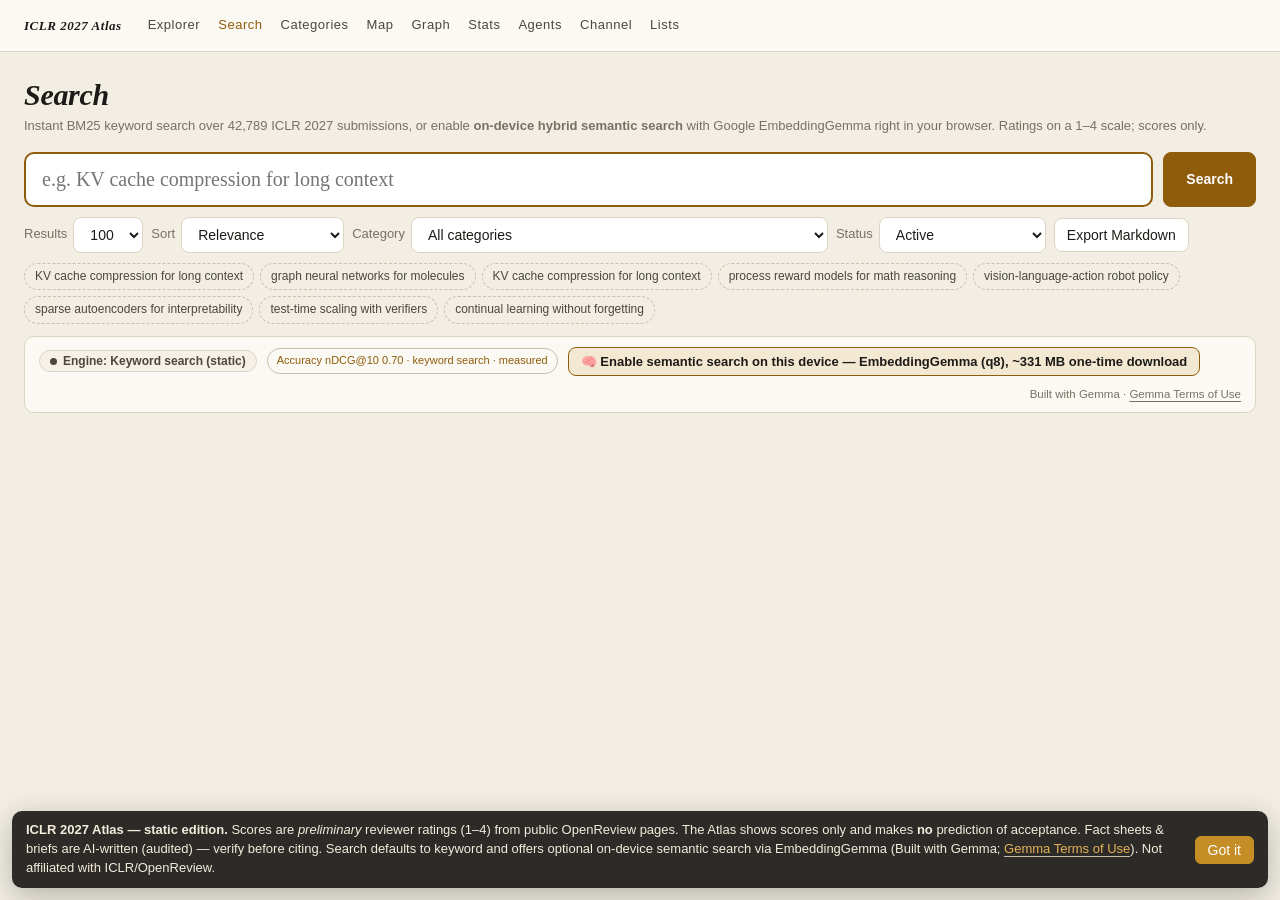
==== search.html @ 45eabd43 "ICLR 2027 Atlas — static edition Co-Authored-By: Claude Opus 5.5 <noreply@anthropic.com>" ====
<!doctype html>
<html lang="en">
<head>
<meta charset="utf-8">
<meta name="viewport" content="width=device-width, initial-scale=1">
<title>Semantic Search · ICLR 2027 Atlas</title>
<link rel="icon" href="assets/img/favicon.svg">
<link rel="stylesheet" href="assets/css/atlas.css">
<style>
  body { margin: 0; background: var(--bg); color: var(--ink); font-family: var(--font-ui); }
  .top { display: flex; gap: 18px; align-items: center; padding: 10px 24px; border-bottom: 1px solid var(--rule); background: var(--surface); flex-wrap: wrap; }
  .top a { color: var(--ink-2, #555); text-decoration: none; font-size: 13px; letter-spacing: .04em; }
  .top a.on, .top a:hover { color: var(--accent); }
  .brand { font: italic 600 20px var(--font-display); color: var(--ink) !important; margin-right: 8px; }
  .hero { padding: 26px 24px 14px; max-width: 1180px; margin: 0 auto; }
  h1 { font: italic 600 30px/1.1 var(--font-display); margin: 0 0 6px; }
  .sub { color: var(--ink-3, #777); font-size: 13px; }
  .qrow { display: flex; gap: 10px; margin-top: 16px; }
  #q { flex: 1; font: 20px var(--font-text); padding: 14px 16px; border: 2px solid var(--rule-2, #ccc); border-radius: 10px; background: var(--surface-hi, #fff); color: var(--ink); }
  #q:focus { outline: none; border-color: var(--accent); }
  button, select { font: 14px var(--font-ui); padding: 8px 12px; border: 1px solid var(--rule); border-radius: 8px; background: var(--surface-hi, #fff); color: var(--ink); cursor: pointer; }
  button.primary { background: var(--accent); color: #fff; border-color: var(--accent); font-weight: 600; padding: 0 22px; }
  .opts { display: flex; gap: 8px; flex-wrap: wrap; margin-top: 10px; align-items: center; font-size: 13px; color: var(--ink-3, #777); }
  .chips-ex { margin-top: 10px; display: flex; gap: 6px; flex-wrap: wrap; }
  .chips-ex span { font-size: 12px; padding: 4px 10px; border: 1px dashed var(--rule-2, #bbb); border-radius: 14px; cursor: pointer; color: var(--ink-2, #555); }
  .chips-ex span:hover { border-color: var(--accent); color: var(--accent); }
  main { max-width: 1180px; margin: 0 auto; padding: 0 24px 60px; }
  .meta { font-size: 13px; color: var(--ink-3, #777); margin: 8px 0 12px; display: flex; justify-content: space-between; flex-wrap: wrap; gap: 8px; }
  .card { background: var(--surface); border: 1px solid var(--rule); border-radius: 10px; padding: 14px 16px; margin-bottom: 10px; }
  .row1 { display: flex; gap: 12px; align-items: baseline; }
  .rank { font: 600 13px var(--font-mono); color: var(--ink-3, #888); min-width: 28px; }
  .title { font: 600 17px/1.35 var(--font-text); color: var(--ink); text-decoration: none; flex: 1; }
  .title:hover { color: var(--accent); }
  .rel { width: 90px; flex: none; }
  .rel .bar { height: 5px; border-radius: 3px; background: var(--rule); overflow: hidden; }
  .rel .bar i { display: block; height: 100%; background: var(--accent); }
  .rel small { font: 11px var(--font-mono); color: var(--ink-3, #888); }
  .row2 { display: flex; gap: 10px; flex-wrap: wrap; align-items: center; margin: 8px 0 0 40px; font-size: 12.5px; }
  .chip { display: inline-block; min-width: 18px; text-align: center; font: 600 12px var(--font-mono); padding: 1px 4px; border-radius: 3px; color: #fff; margin-right: 2px; }
  .c1 { background: #b23a2e; } .c2 { background: #cf8a4c; } .c3 { background: #4f86c6; } .c4 { background: #1f5fa8; }
  .mean { font: 600 13px var(--font-mono); }
  .tag { color: var(--ink-3, #777); } .maj { font-weight: 600; }
  .tl { margin: 8px 0 0 40px; font: 14.5px/1.5 var(--font-text); color: var(--ink-2, #444); }
  .acts { margin: 10px 0 0 40px; display: flex; gap: 6px; flex-wrap: wrap; }
  .acts button, .acts a { font-size: 12px; padding: 4px 10px; border-radius: 6px; border: 1px solid var(--rule); background: transparent; color: var(--ink-2, #555); text-decoration: none; cursor: pointer; }
  .acts button:hover, .acts a:hover { border-color: var(--accent); color: var(--accent); }
  .more { margin: 10px 0 0 40px; font: 14px/1.55 var(--font-text); background: var(--surface-2, #f7f4ec); border-radius: 8px; padding: 10px 12px; }
  .more dt { font: 600 11px var(--font-ui); letter-spacing: .08em; text-transform: uppercase; color: var(--ink-3, #888); margin-top: 6px; }
  .more dd { margin: 2px 0 0; }
  .warn { padding: 10px 14px; border: 1px solid #e0b25a; background: rgba(224,178,90,.12); border-radius: 8px; font-size: 13px; }
  .empty { text-align: center; padding: 40px; color: var(--ink-3, #888); }
  .sum { background: var(--surface); border: 1px solid var(--accent); border-left: 4px solid var(--accent); border-radius: 10px; padding: 14px 18px; margin: 4px 0 14px; font: 15px/1.6 var(--font-text); }
  .sum h4 { font: 600 12px var(--font-ui); letter-spacing: .08em; text-transform: uppercase; color: var(--accent); margin: 12px 0 4px; }
  .sum ul { margin: 4px 0 4px 18px; padding: 0; } .sum .src { font: 11px var(--font-ui); color: var(--ink-3, #888); margin-top: 8px; }
  .spin { display: inline-block; width: 12px; height: 12px; border: 2px solid var(--rule); border-top-color: var(--accent); border-radius: 50%; animation: sp 0.8s linear infinite; vertical-align: -2px; margin-right: 6px; }
  @keyframes sp { to { transform: rotate(360deg); } }
  .engbar { margin-top: 12px; padding: 10px 14px; border: 1px solid var(--rule); border-radius: 10px; background: var(--surface); display: flex; flex-wrap: wrap; gap: 10px; align-items: center; font-size: 13px; }
  .eng-pill { display: inline-flex; align-items: center; gap: 6px; font: 600 12px var(--font-ui); padding: 3px 10px; border-radius: 14px; background: var(--surface-2, #f5f1e8); border: 1px solid var(--rule); color: var(--ink-2, #444); }
  .eng-pill.live { border-color: var(--accent); color: var(--accent); background: var(--accent-soft); }
  .eng-pill.dot::before { content: ""; width: 7px; height: 7px; border-radius: 50%; background: currentColor; }
  .accuracy-badge { font-size: 11px; color: var(--accent); border: 1px solid var(--rule-2); border-radius: 14px; padding: 4px 9px; text-decoration: none; max-width: 100%; overflow-wrap: anywhere; }
  .accuracy-badge:hover { border-color: var(--accent); text-decoration: underline; }
  .accuracy-badge[hidden] { display: none; }
  #gemma-btn { background: var(--accent-soft); border-color: var(--accent); color: var(--ink); font-weight: 600; font-size: 13px; padding: 6px 12px; max-width: 100%; white-space: normal; text-align: left; }
  #gemma-btn:hover { background: var(--accent); color: #fff; }
  #gemma-btn:disabled { opacity: .6; cursor: wait; }
  #bmode { max-width: 100%; }
  .gprog { flex: 1 1 260px; display: none; flex-direction: column; gap: 4px; min-width: 220px; }
  .gprog.on { display: flex; }
  .gprog-track { height: 6px; border-radius: 3px; background: var(--rule); overflow: hidden; }
  .gprog-fill { height: 100%; width: 0%; background: var(--accent); transition: width .18s ease; }
  .gprog-txt { font: 12px var(--font-mono); color: var(--ink-3, #777); white-space: nowrap; overflow: hidden; text-overflow: ellipsis; }
  .gemma-attr { margin-left: auto; font-size: 11.5px; color: var(--ink-3, #777); }
  .gemma-attr a { color: inherit; text-decoration: underline; }
  .eng-msg { width: 100%; font-size: 12.5px; color: var(--ink-2, #555); }
  .eng-msg.warn { padding: 7px 10px; margin-top: 2px; }
  /* never let a long <select> option or chip widen the page */
  .hero, main { min-width: 0; max-width: 100%; box-sizing: border-box; }
  .opts label { display: inline-flex; align-items: center; gap: 6px; min-width: 0; max-width: 100%; }
  .opts select { min-width: 0; max-width: 100%; text-overflow: ellipsis; }
  .chips-ex span { white-space: normal; max-width: 100%; }
  .card, .title, .tl { overflow-wrap: anywhere; min-width: 0; }
  .row2 > * { min-width: 0; }
  .card .tag { display: inline; white-space: normal; overflow-wrap: anywhere; flex: 1 1 auto; }  /* atlas.css .tag is a nowrap pill — undo it here */
  @media (max-width: 600px) {
    .opts label { width: 100%; } .opts select { flex: 1; width: 100%; }
    #engbar { flex-wrap: wrap; max-width: 100%; }
  }
  /* phone width (≤ 600 px): no horizontal scroll */
  #q { min-width: 0; width: 100%; }
  @media (max-width: 600px) {
    .top { padding: 8px 12px; gap: 10px; }
    .hero { padding: 18px 14px 10px; } main { padding: 0 14px 40px; }
    h1 { font-size: 24px; }
    .qrow { flex-wrap: wrap; } .qrow button.primary { padding: 10px 18px; }
    .opts label, .opts select, .opts button { max-width: 100%; }
    .row1 { flex-wrap: wrap; } .rel { width: 100%; }
    .row2, .tl, .acts, .more { margin-left: 0; }
  }
</style>
</head>
<body>
<nav class="top">
  <a class="brand" href="index.html">ICLR 2027 Atlas</a>
  <a href="index.html">Explorer</a><a class="on" href="search.html">Search</a><a href="categories.html">Categories</a><a href="map.html">Map</a><a href="graph.html">Graph</a><a href="stats.html">Stats</a><a href="agents.html">Agents</a><a href="channel.html">Channel</a><a href="shortlist.html">Lists</a>
</nav>
<section class="hero">
  <h1>Semantic search</h1>
  <div class="sub">Search 33,627 ICLR 2027 submissions by meaning, not just keywords — GPU embeddings (bge-base), ~15 ms per query. Ratings on a 1–4 scale.</div>
  <form class="qrow" id="f"><input id="q" placeholder="e.g. KV cache compression for long context" autocomplete="off"><button class="primary" type="submit">Search</button></form>
  <div class="opts">
    <label>Results <select id="k"><option>50</option><option selected>100</option><option>200</option><option>500</option></select></label>
    <label>Sort <select id="sort"><option value="rel">Relevance</option><option value="blend">Relevance × score</option><option value="r">Mean rating</option></select></label>
    <label>Category <select id="maj"><option value="">All categories</option></select></label>
    <label>Status <select id="status"><option value="active">Active</option><option value="all">All (incl. withdrawn)</option></select></label>
    <button type="button" id="exp">Export Markdown</button>
    <button type="button" id="summ" class="primary" style="padding:8px 14px">✨ Summarize results</button>
  </div>
  <div class="chips-ex" id="ex"></div>
  <div class="engbar" id="engbar">
    <span class="eng-pill dot" id="eng-pill">Detecting search engine…</span>
    <a class="accuracy-badge" id="accuracy-badge" href="how.html#quality" hidden></a>
    <button type="button" id="gemma-btn" style="display:none">🧠 Enable semantic search on this device — EmbeddingGemma (q8), ~331 MB one-time download</button>
    <select id="bmode" aria-label="In-browser ranking mode" style="display:none;font-size:12px;padding:5px 8px;max-width:100%">
      <option value="hybrid" selected>Hybrid (Gemma + BM25)</option>
      <option value="semantic">Semantic only (Gemma)</option>
      <option value="keyword">Keyword only (BM25)</option>
    </select>
    <button type="button" id="gemma-off" style="display:none;font-size:12px;padding:5px 10px">Switch to keyword</button>
    <div class="gprog" id="gprog" aria-live="polite">
      <div class="gprog-track"><div class="gprog-fill" id="gprog-fill"></div></div>
      <div class="gprog-txt" id="gprog-txt">Preparing EmbeddingGemma…</div>
    </div>
    <span class="gemma-attr" id="gemma-attr" style="display:none">Built with Gemma · <a href="https://ai.google.dev/gemma/terms" target="_blank" rel="noopener">Gemma Terms of Use</a></span>
    <div class="eng-msg" id="eng-msg" style="display:none"></div>
  </div>
</section>
<main><div id="sumpanel"></div><div class="meta" id="meta"></div><div id="out"></div></main>
<script type="module">
import { gemmaSupported, enableGemma, gemmaSearch, gemmaKeywordSearch, gemmaSimilar, gemmaState, setSharedPapers, getSharedPapers, setSharedTaxonomy } from './assets/js/core/gemma-search.js';
const $ = s => document.querySelector(s);
// Optional data and API probes must also work quietly on a static edition.
async function optionalSearchJSON(path) {
  return new Promise(resolve => {
    let worker, timer;
    const finish = value => { clearTimeout(timer); worker?.terminate(); resolve(value); };
    try {
      const source = `onmessage = async ({data: url}) => {
        try {
          const r = await fetch(url, {cache: 'no-cache'});
          // Drain even a missing resource before terminating this worker.
          const body = await r.text();
          postMessage(r.ok ? JSON.parse(body) : null);
        } catch { postMessage(null); }
      };`;
      const blob = URL.createObjectURL(new Blob([source], {type: 'text/javascript'}));
      try { worker = new Worker(blob); } finally { URL.revokeObjectURL(blob); }
      worker.onmessage = event => finish(event.data);
      worker.onerror = () => finish(null);
      timer = setTimeout(() => finish(null), 8000);
      worker.postMessage(new URL(path, document.baseURI).href);
    } catch { finish(null); }
  });
}
// Accuracy badge shows the measured held-out nDCG@10 of the engine that is actually active on this page.
const BENCH = optionalSearchJSON('data/search_eval.json');
async function updateAccuracyBadge(kind) {
  const b = await BENCH;
  const eng = id => b?.engines?.find(e => e.id === id)?.test?.ndcg10;
  const pick = { server: [b?.headline?.server_ndcg10, 'server idea search'],
                 browser: [eng('best_browser_fusion'), 'on-device semantic + keyword'],
                 semantic: [eng('gemma'), 'on-device semantic'],
                 keyword: [eng('bm25'), 'keyword search'] }[kind];
  const badge = $('#accuracy-badge');
  if (!pick || typeof pick[0] !== 'number' || !Number.isFinite(pick[0])) { badge.hidden = true; return; }
  badge.textContent = `Accuracy nDCG@10 ${pick[0].toFixed(2)} · ${pick[1]} · measured`;
  badge.title = `Held-out benchmark accuracy of the active engine (${pick[1]}). Read the methodology and all engines.`;
  badge.setAttribute('aria-label', `${badge.textContent}. View methodology and all engines.`);
  badge.hidden = false;
}
window.__atlasAccuracyBadge = updateAccuracyBadge;
const GEMMA_PREF_KEY = 'atlas.gemmaSemantic';
const EX = ['KV cache compression for long context', 'graph neural networks for molecules', 'KV cache compression for long context', 'process reward models for math reasoning', 'vision-language-action robot policy', 'sparse autoencoders for interpretability', 'test-time scaling with verifiers', 'continual learning without forgetting'];
const tax = await fetch('data/taxonomy.json').then(r => r.json()).catch(() => ({ majors: [] }));
setSharedTaxonomy(tax);
const MAJ = Object.fromEntries(tax.majors.map(m => [m.id, m]));
const FINE = Object.fromEntries(tax.majors.flatMap(m => m.fine.map(f => [f.id, f.name])));
tax.majors.slice().sort((a, b) => a.name.localeCompare(b.name)).forEach(m => $('#maj').insertAdjacentHTML('beforeend', `<option value="${m.id}">${m.name}</option>`));
$('#ex').innerHTML = EX.map(e => `<span>${e}</span>`).join('');
const shard = n => String(Math.floor(n / 1000)).padStart(2, '0');
const cache = {};
const loadShard = async (kind, n) => { const key = kind + shard(n); if (!(key in cache)) cache[key] = await fetch(`data/${kind}/${shard(n)}.json`).then(r => r.ok ? r.json() : {}).catch(() => ({})); return cache[key]; };
const esc = s => String(s ?? '').replace(/[&<>"]/g, c => ({ '&': '&amp;', '<': '&lt;', '>': '&gt;', '"': '&quot;' }[c]));
let results = [], label = '';
let GEMMA_ON = false; // true once EmbeddingGemma is loaded & selected in static mode
function state() { return { q: $('#q').value.trim(), k: $('#k').value, sort: $('#sort').value, maj: $('#maj').value, status: $('#status').value }; }
function writeHash() { const s = state(); location.hash = new URLSearchParams(Object.entries(s).filter(([, v]) => v)).toString(); }
function readHash() { const h = new URLSearchParams(location.hash.slice(1)); for (const k of ['q', 'k', 'sort', 'maj', 'status']) if (h.get(k)) $('#' + k).value = h.get(k); }
async function run(url, lbl) {
  label = lbl; $('#out').innerHTML = '<div class="empty">Searching…</div>';
  try {
    const r = await fetch(url); const j = await r.json();
    if (!r.ok) throw new Error(j.error || r.status);
    results = j.results || []; $('#meta').dataset.took = j.took_ms ?? ''; render();
  } catch (e) { $('#out').innerHTML = `<div class="warn">Semantic search is unavailable right now (${esc(e.message)}).</div>`; }
}
// ---- engine selection: (1) GPU server API → (2) in-browser EmbeddingGemma hybrid → (3) keyword BM25 fallback ----
const SEMANTIC = await optionalSearchJSON('api/health').then(j => !!(j && j.ready));
const pillEl = $('#eng-pill'), gemmaBtn = $('#gemma-btn'), bmodeEl = $('#bmode'), gemmaOffBtn = $('#gemma-off'), gprogEl = $('#gprog'), gprogFill = $('#gprog-fill'), gprogTxt = $('#gprog-txt'), gemmaAttr = $('#gemma-attr'), engMsg = $('#eng-msg');

function setEngineMsg(text, isWarn = false) {
  if (!text) { engMsg.style.display = 'none'; engMsg.textContent = ''; engMsg.className = 'eng-msg'; return; }
  engMsg.style.display = ''; engMsg.textContent = text; engMsg.className = isWarn ? 'eng-msg warn' : 'eng-msg';
}

function updateEngineUI() {
  updateAccuracyBadge(SEMANTIC ? 'server' : !GEMMA_ON || bmodeEl.value === 'keyword' ? 'keyword' : bmodeEl.value === 'semantic' ? 'semantic' : 'browser');
  if (SEMANTIC) {
    pillEl.textContent = 'Engine: Server GPU (bge-base)';
    pillEl.className = 'eng-pill dot live';
    gemmaBtn.style.display = 'none'; bmodeEl.style.display = 'none'; gemmaOffBtn.style.display = 'none'; gprogEl.classList.remove('on'); gemmaAttr.style.display = 'none';
    return;
  }
  if (GEMMA_ON && gemmaState().ready) {
    const st = gemmaState();
    const dev = (st.device || 'wasm').toUpperCase();
    const bm = bmodeEl.value || 'hybrid';
    const bmLabel = bm === 'hybrid' ? 'Hybrid' : bm === 'semantic' ? 'Semantic' : 'Keyword';
    document.querySelector('h1').textContent = 'Semantic search';
    document.querySelector('.sub').innerHTML = `On-device hybrid semantic + BM25 search over 42,789 ICLR 2027 submissions using Google <b>EmbeddingGemma</b> (${st.dtype || 'q8'} · ${dev}, Web Worker, Matryoshka-256 int8 category shards — runs locally in your browser). Ratings on a 1–4 scale; scores only.`;
    pillEl.textContent = `Engine: On-device EmbeddingGemma (${bmLabel} · ${dev})`;
    pillEl.className = 'eng-pill dot live';
    gemmaBtn.style.display = 'none';
    bmodeEl.style.display = '';
    gemmaOffBtn.style.display = '';
    gprogEl.classList.remove('on');
    gemmaAttr.style.display = '';
    return;
  }
  document.querySelector('h1').textContent = 'Search';
  document.querySelector('.sub').innerHTML = 'Instant BM25 keyword search over 42,789 ICLR 2027 submissions, or enable <b>on-device hybrid semantic search</b> with Google EmbeddingGemma right in your browser. Ratings on a 1–4 scale; scores only.';
  pillEl.textContent = 'Engine: Keyword search (static)';
  pillEl.className = 'eng-pill dot';
  bmodeEl.style.display = 'none';
  gemmaOffBtn.style.display = 'none';
  gemmaAttr.style.display = gemmaSupported() ? '' : 'none';
  if (gemmaSupported()) {
    gemmaBtn.style.display = '';
    gemmaBtn.disabled = false;
  } else {
    gemmaBtn.style.display = 'none';
    setEngineMsg('In-browser EmbeddingGemma requires WebAssembly typed arrays (unavailable in this browser) — using keyword search.', true);
  }
}

if (SEMANTIC) {
  // Expose server-backed semantic search on window.AtlasSemantic for sibling pages (e.g. ask.html)
  window.AtlasSemantic = {
    async search(q, kOrOpts = 20) {
      const opts = typeof kOrOpts === 'number' ? { k: kOrOpts } : (kOrOpts || {});
      const r = await fetch(`api/search?${new URLSearchParams({ q: String(q || ''), k: String(opts.k ?? 20), status: opts.status ?? 'active' })}`);
      if (!r.ok) throw new Error(`api/search ${r.status}`);
      const j = await r.json();
      return j.results || [];
    },
    supported: () => true,
    ready: true,
    mode: 'server-bge',
  };
} else {
  $('#summ').style.display = 'none';
}
updateEngineUI();

async function activateGemma({ auto = false } = {}) {
  if (SEMANTIC) return;
  if (!gemmaSupported()) {
    setEngineMsg('On-device semantic search is not supported in this browser — using keyword search.', true);
    return;
  }
  setEngineMsg('');
  gemmaBtn.disabled = true;
  gemmaBtn.style.display = 'none';
  gprogEl.classList.add('on');
  gprogFill.style.width = '3%';
  gprogTxt.textContent = 'Starting EmbeddingGemma download…';
  pillEl.textContent = 'Engine: Loading EmbeddingGemma…';
  pillEl.className = 'eng-pill dot';
  try {
    await enableGemma((ev) => {
      if (typeof ev.pct === 'number') gprogFill.style.width = `${Math.max(3, Math.min(100, ev.pct))}%`;
      const shPart = ev.shardsTotal ? `shards ${ev.shardsLoaded}/${ev.shardsTotal}` : '';
      const dlPart = ev.downloadTotal ? ` · ${(ev.downloadLoaded / 1e6).toFixed(1)}/${(ev.downloadTotal / 1e6).toFixed(1)} MB` : '';
      gprogTxt.textContent = ev.text || `${shPart}${dlPart}`;
    }, { priorityMaj: $('#maj').value || '' });
    GEMMA_ON = true;
    try { localStorage.setItem(GEMMA_PREF_KEY, '1'); } catch { /* ignore */ }
    updateEngineUI();
    if ($('#q').value.trim()) search();
  } catch (e) {
    GEMMA_ON = false;
    gprogEl.classList.remove('on');
    if (auto) { try { localStorage.removeItem(GEMMA_PREF_KEY); } catch { /* ignore */ } }
    updateEngineUI();
    setEngineMsg(`On-device semantic search failed (${e?.message || e}) — using keyword search.`, true);
    if ($('#q').value.trim()) search();
  }
}

gemmaBtn.addEventListener('click', () => activateGemma({ auto: false }));
bmodeEl.addEventListener('change', () => {
  updateEngineUI();
  if ($('#q').value.trim()) search();
});
gemmaOffBtn.addEventListener('click', () => {
  GEMMA_ON = false;
  try { localStorage.removeItem(GEMMA_PREF_KEY); } catch { /* ignore */ }
  setEngineMsg('');
  updateEngineUI();
  if ($('#q').value.trim()) search();
});

// Auto-enable on-device semantic search if the user previously opted in (remembered in localStorage)
if (!SEMANTIC && gemmaSupported()) {
  let pref = false;
  try { pref = localStorage.getItem(GEMMA_PREF_KEY) === '1'; } catch { /* ignore */ }
  if (pref) activateGemma({ auto: true });
}

let KW_BY_ID = null;
async function ensurePapersForKeyword() {
  let P = getSharedPapers();
  if (!P) {
    $('#out').innerHTML = '<div class="empty"><span class="spin"></span>Loading the paper index (≈7 MB, once)…</div>';
    P = (await fetch('data/papers.json').then(r => r.json())).papers;
    setSharedPapers(P);
  }
  if (!KW_BY_ID || KW_BY_ID.size !== P.length) KW_BY_ID = new Map(P.map(p => [p.id, p]));
  return P;
}
const card = (p, s) => ({ id: p.id, s, n: p.n, t: p.t, r: p.r, rs: p.rs || [], sd: p.sd, rk: p.rk, st: p.s, tl: p.tl, pa: p.pa, maj: p.maj, fine: p.fine || [] });
async function keywordSearch(q, k, status, maj = '') {
  await ensurePapersForKeyword();
  return gemmaKeywordSearch(q, { k: +k || 100, status, maj });
}
async function keywordSimilar(id, n) {
  await ensurePapersForKeyword();
  const sh = String(Math.floor(n / 1000)).padStart(2, '0');
  const nb = await fetch(`data/neighbors/${sh}.json`).then(r => r.ok ? r.json() : {}).catch(() => ({}));
  return (nb[id] || []).map(x => KW_BY_ID.get(x)).filter(Boolean).map((p, i) => card(p, +(1 - i * 0.05).toFixed(3)));
}
async function runLocal(fn, lbl, fallbackFn = null) {
  label = lbl; const t0 = performance.now();
  try { results = await fn(); $('#meta').dataset.took = Math.round(performance.now() - t0); render(); }
  catch (e) {
    if (fallbackFn) {
      setEngineMsg(`On-device semantic search failed (${e?.message || e}) — using keyword search.`, true);
      GEMMA_ON = false; updateEngineUI();
      return runLocal(fallbackFn, lbl.replace(/ \(EmbeddingGemma.*\)/, ' (keyword)'));
    }
    $('#out').innerHTML = `<div class="warn">Search failed: ${esc(e.message)}</div>`;
  }
}
function search() {
  const s = state(); if (!s.q) return; writeHash();
  if (SEMANTIC) {
    run(`api/search?${new URLSearchParams({ q: s.q, k: s.k, status: s.status })}`, `“${s.q}”`);
  } else if (GEMMA_ON && gemmaState().ready) {
    const dev = (gemmaState().device || 'wasm').toUpperCase();
    const bm = bmodeEl.value || 'hybrid';
    if (bm === 'keyword') {
      runLocal(() => keywordSearch(s.q, s.k, s.status, s.maj), `“${s.q}” (keyword)`);
    } else {
      const tag = bm === 'hybrid' ? 'hybrid' : 'semantic';
      runLocal(
        () => gemmaSearch(s.q, { k: +s.k, status: s.status, maj: s.maj, mode: bm }),
        `“${s.q}” (EmbeddingGemma ${tag} · ${dev})`,
        () => keywordSearch(s.q, s.k, s.status, s.maj)
      );
    }
  } else {
    runLocal(() => keywordSearch(s.q, s.k, s.status, s.maj), `“${s.q}” (keyword)`);
  }
}
function render() {
  const s = state(); let list = results.filter(p => (!s.maj || p.maj === s.maj));
  const top = Math.max(...results.map(p => p.s), 1e-6), bot = Math.min(...results.map(p => p.s), 0);
  const relN = p => (p.s - bot) / (top - bot + 1e-9);
  if (s.sort === 'r') list.sort((a, b) => (b.r ?? 0) - (a.r ?? 0));
  if (s.sort === 'blend') list.sort((a, b) => (0.6 * relN(b) + 0.4 * ((b.r ?? 1) - 1) / 3) - (0.6 * relN(a) + 0.4 * ((a.r ?? 1) - 1) / 3));
  $('#meta').innerHTML = `<span>${list.length} of ${results.length} results for ${esc(label)}${$('#meta').dataset.took ? ` · ${$('#meta').dataset.took} ms` : ''}</span><span>${list.filter(p => (p.r ?? 0) >= 3).length} with mean ≥ 3.0</span>`;
  $('#out').innerHTML = list.length ? list.map((p, i) => {
    const m = MAJ[p.maj];
    return `<article class="card" data-id="${p.id}" data-n="${p.n}">
      <div class="row1"><span class="rank">${i + 1}</span><a class="title" target="_blank" href="https://openreview.net/forum?id=${p.id}">${esc(p.t)}</a>
        <div class="rel" title="relevance ${p.s}"><div class="bar"><i style="width:${Math.round(relN(p) * 100)}%"></i></div><small>rel ${p.s.toFixed(3)}</small></div></div>
      <div class="row2">${p.rs.map(r => `<span class="chip c${Math.round(r)}">${r}</span>`).join('')}<span class="mean">${p.r != null ? p.r.toFixed(2) + ' ± ' + (p.sd ?? 0).toFixed(2) : '–'}</span>
        ${m ? `<span class="maj" style="color:${m.color}">${esc(m.name)}</span>` : ''}<span class="tag">${(p.fine || []).map(f => esc(FINE[f] || f)).join(' · ')}</span><span class="tag">#${p.n}${p.st !== 'active' ? ' · ' + p.st : ''}</span></div>
      ${p.tl ? `<div class="tl">${esc(p.tl)}</div>` : ''}
      <div class="acts"><button data-a="sum">✨ Summarize</button><button data-a="fs">Fact sheet</button><button data-a="abs">Abstract</button><button data-a="sim">More like this</button><a target="_blank" href="https://openreview.net/pdf?id=${p.id}">PDF ↗</a><a target="_blank" href="https://openreview.net/forum?id=${p.id}">OpenReview ↗</a></div>
      <div class="slot"></div></article>`;
  }).join('') : '<div class="empty">No results with these filters.</div>';
}
$('#out').addEventListener('click', async e => {
  const b = e.target.closest('button[data-a]'); if (!b) return;
  const card = b.closest('.card'), id = card.dataset.id, n = +card.dataset.n, slot = card.querySelector('.slot');
  if (b.dataset.a === 'sim') {
    $('#q').value = '';
    if (SEMANTIC) run(`api/similar?${new URLSearchParams({ id, k: $('#k').value, status: $('#status').value })}`, `papers like #${n}`);
    else if (GEMMA_ON && gemmaState().ready) runLocal(() => gemmaSimilar(id, { k: +$('#k').value, status: $('#status').value, maj: $('#maj').value }), `papers like #${n} (EmbeddingGemma)`);
    else runLocal(() => keywordSimilar(id, n), `10 nearest neighbours of #${n}`);
    window.scrollTo(0, 0); return;
  }
  if (b.dataset.a === 'sum' && !SEMANTIC) { slot.innerHTML = `<div class="more">AI summaries need the project GPU server — use the <b>Fact sheet</b> button in this static edition.</div>`; slot.dataset.open = 'sum'; return; }
  if (slot.dataset.open === b.dataset.a) { slot.innerHTML = ''; slot.dataset.open = ''; return; }
  slot.dataset.open = b.dataset.a;
  if (b.dataset.a === 'sum') {
    slot.innerHTML = `<div class="more"><span class="spin"></span>Summarizing with Gemini Flash… (about 30–60 s)</div>`;
    const j = await summarize({ ids: id, mode: 'paper' });
    if (slot.dataset.open === 'sum') slot.innerHTML = j.markdown ? `<div class="sum">${mdRender(j.markdown)}<div class="src">AI summary · ${esc(j.model || '')} · grounded in the abstract and fact sheet${j.cached ? ' · cached' : ''}</div></div>` : `<div class="warn">${esc(j.error || 'Summary failed')}</div>`;
  }
  if (b.dataset.a === 'abs') { const a = await loadShard('abstracts', n); slot.innerHTML = `<div class="more">${esc(a[id] || 'Abstract not available.')}</div>`; }
  if (b.dataset.a === 'fs') {
    const f = (await loadShard('factsheets', n))[id];
    slot.innerHTML = f ? `<dl class="more">${[['One-liner', 'one_liner'], ['Problem', 'problem'], ['Method', 'method'], ['Key idea', 'key_idea'], ['Evidence', 'evidence'], ['Claimed gains', 'claimed_gains'], ['Reviewer consensus', 'reviewer_consensus'], ['Main concern', 'main_concern']].map(([l, k]) => f[k] ? `<dt>${l}</dt><dd>${esc(f[k])}</dd>` : '').join('')}</dl>`
      : `<div class="more">No fact sheet yet — fact sheets cover the top 15,000 papers and are still being written by the agent swarm.</div>`;
  }
});
function mdRender(s) {
  return esc(s).replace(/^#{2,4} (.*)$/gm, '<h4>$1</h4>').replace(/\*\*(.+?)\*\*/g, '<b>$1</b>')
    .replace(/^\s*[-*] (.*)$/gm, '<li>$1</li>').replace(/(<li>.*<\/li>\n?)+/g, m => '<ul>' + m + '</ul>')
    .replace(/#(\d{2,6})/g, (m, n) => { const p = results.find(r => String(r.n) === n); return p ? `<a target="_blank" href="https://openreview.net/forum?id=${p.id}" title="${esc(p.t)}">#${n}</a>` : m; })
    .replace(/\n{2,}/g, '<br>').replace(/\n/g, ' ');
}
async function summarize(params) {
  try {
    for (let i = 0; i < 80; i++) {  // async job: poll every 3 s until ready (≤4 min)
      const r = await fetch(`api/summarize?${new URLSearchParams(params)}`); const j = await r.json();
      if (!j.pending) return j;
      await new Promise(res => setTimeout(res, 3000));
    }
    return { error: 'Summary is taking too long — try again in a minute.' };
  }
  catch (e) { return { error: 'Summaries need the project GPU server (not available on static hosting).' }; }
}
$('#summ').addEventListener('click', async () => {
  const ids = [...document.querySelectorAll('.card')].slice(0, 20).map(c => c.dataset.id);
  if (!ids.length) { $('#sumpanel').innerHTML = '<div class="warn">Run a search first.</div>'; return; }
  $('#sumpanel').innerHTML = `<div class="sum"><span class="spin"></span>Summarizing the top ${ids.length} results for ${esc(label)} with Gemini Flash… (about 30–60 s)</div>`;
  const j = await summarize({ q: $('#q').value.trim() || label, ids: ids.join(','), mode: 'set' });
  $('#sumpanel').innerHTML = j.markdown ? `<div class="sum">${mdRender(j.markdown)}<div class="src">AI briefing of the top ${j.n} results as currently filtered and sorted · ${esc(j.model || '')} · grounded only in abstracts + fact sheets — verify before citing${j.cached ? ' · cached' : ''}</div></div>` : `<div class="warn">${esc(j.error || 'Summary failed')}</div>`;
});
$('#f').addEventListener('submit', e => { e.preventDefault(); $('#sumpanel').innerHTML = ''; search(); });
$('#ex').addEventListener('click', e => { if (e.target.tagName === 'SPAN') { $('#q').value = e.target.textContent; search(); } });
['#sort'].forEach(s => $(s).addEventListener('change', () => { writeHash(); render(); }));
$('#maj').addEventListener('change', () => {
  if (!SEMANTIC && GEMMA_ON && gemmaState().ready && $('#q').value.trim()) search();
  else { writeHash(); render(); }
});
['#k', '#status'].forEach(s => $(s).addEventListener('change', search));
$('#exp').addEventListener('click', () => {
  const rows = [...document.querySelectorAll('.card')].map(c => results.find(p => p.id === c.dataset.id));
  const md = `# ICLR 2027 Atlas — ${label}\n\n| # | Paper | Mean (ratings) | Category |\n|---|---|---|---|\n` + rows.map((p, i) => `| ${i + 1} | [${p.t.replace(/\|/g, '/')}](https://openreview.net/forum?id=${p.id}) | ${p.r?.toFixed(2)} (${p.rs.join(', ')}) | ${MAJ[p.maj]?.name || ''} |`).join('\n');
  const a = document.createElement('a'); a.href = URL.createObjectURL(new Blob([md], { type: 'text/markdown' })); a.download = 'iclr2027_search.md'; a.click();
});
readHash(); if ($('#q').value) search(); else $('#q').focus();
</script>
<div id="atlas-notice" style="position:fixed;left:12px;right:12px;bottom:12px;z-index:9999;display:none;gap:12px;align-items:center;justify-content:space-between;padding:10px 14px;border-radius:10px;background:rgba(29,27,23,.92);color:#f3ecdd;font:13px/1.45 Bahnschrift,'Segoe UI',sans-serif;box-shadow:0 8px 30px rgba(0,0,0,.25)">
<span><b>ICLR 2027 Atlas — static edition.</b> Scores are <i>preliminary</i> reviewer ratings (1–4) from public OpenReview pages. The Atlas shows scores only and makes <b>no</b> prediction of acceptance. Fact sheets &amp; briefs are AI-written (audited) — verify before citing. Search defaults to keyword and offers optional on-device semantic search via EmbeddingGemma (Built with Gemma; <a href="https://ai.google.dev/gemma/terms" target="_blank" style="color:#e6b257">Gemma Terms of Use</a>). Not affiliated with ICLR/OpenReview.</span>
<button onclick="localStorage.setItem('atlasNotice','1');this.parentNode.remove()" style="flex:none;border:1px solid #c58d26;background:#c58d26;color:#fff;border-radius:6px;padding:5px 12px;cursor:pointer">Got it</button></div>
<script>if(!localStorage.getItem('atlasNotice'))document.getElementById('atlas-notice').style.display='flex';</script>
</body>
</html>
---- assets/css/atlas.css ----
/* ICLR 2027 Atlas — design system
   Direction: cartographic instrument. Warm paper by day, night chart by dark.
   Serif for titles (editorial), DIN-like Bahnschrift for UI labels, mono numerals.
   Ratings sit on a red <-> neutral <-> blue diverging scale; gold is the only accent. */

:root {
  color-scheme: light;
  --font-display: "Iowan Old Style", "Sitka Heading", "Sitka Text", Sitka, "Palatino Linotype", Palatino, "Book Antiqua", Charter, "Bitstream Charter", Georgia, serif;
  --font-text: "Iowan Old Style", "Sitka Text", Sitka, "Palatino Linotype", Palatino, Charter, Georgia, serif;
  --font-ui: Bahnschrift, "DIN Alternate", "D-DIN", "Avenir Next", "Segoe UI Variable Text", "Segoe UI", "Helvetica Neue", sans-serif;
  --font-mono: "Cascadia Mono", "Cascadia Code", "JetBrains Mono", "SF Mono", Menlo, Consolas, monospace;

  --bg: #f2eee4;
  --bg-sunk: #e9e4d6;
  --surface: #fbf9f3;
  --surface-2: #f5f1e8;
  --surface-hi: #ffffff;
  --ink: #1d1b17;
  --ink-2: #4b473f;
  --ink-3: #777164;
  --ink-4: #a39d90;
  --rule: #ddd5c4;
  --rule-2: #c9bfaa;
  --accent: #8f5c0c;
  --accent-2: #c58d26;
  --accent-soft: rgba(197, 141, 38, .15);
  --sel: rgba(197, 141, 38, .13);
  --sel-line: #c58d26;
  --focus: #2a5db0;
  --grid: rgba(70, 55, 25, .055);
  --overlay: rgba(29, 27, 23, .32);
  --shadow-1: 0 1px 0 rgba(40, 30, 10, .04), 0 1px 3px rgba(40, 30, 10, .06);
  --shadow-2: 0 2px 0 rgba(40, 30, 10, .03), 0 18px 40px -18px rgba(40, 30, 10, .35);
  --good: #2f7d32;
  --bad: #b23a2e;

  /* rating scale (1..10, values 1 2 3 4 5 6 8 10) */
  --r1: #9e2a24; --r2: #bd3e30; --r3: #d8694d; --r4: #e9a68e; --r5: #dcd6c9; --r6: #a9c5ea; --r8: #4b86d5; --r10: #1b4a8f;
  --r1-ink: #fff; --r2-ink: #fff; --r3-ink: #fff; --r4-ink: #3a1d14; --r5-ink: #3b372f; --r6-ink: #142a4a; --r8-ink: #fff; --r10-ink: #fff;

  --radius: 6px;
  --radius-sm: 4px;
  --topbar-h: 52px;
  --foot-h: 28px;
}

@media (prefers-color-scheme: dark) {
  :root:not([data-theme="light"]) {
    color-scheme: dark;
    --bg: #0f1216; --bg-sunk: #0b0d10; --surface: #151a1f; --surface-2: #1a2026; --surface-hi: #20272e;
    --ink: #ece6d8; --ink-2: #bfb7a7; --ink-3: #8b8475; --ink-4: #5d584f;
    --rule: #262d35; --rule-2: #343c46;
    --accent: #e6b257; --accent-2: #d49b35; --accent-soft: rgba(226, 172, 76, .14); --sel: rgba(226, 172, 76, .10); --sel-line: #d49b35;
    --focus: #7aa7ff; --grid: rgba(190, 205, 230, .045); --overlay: rgba(0, 0, 0, .5);
    --shadow-1: 0 1px 0 rgba(0, 0, 0, .3); --shadow-2: 0 24px 48px -20px rgba(0, 0, 0, .7);
    --good: #6cc070; --bad: #f07a6a;
    --r1: #e0574a; --r2: #c24a3b; --r3: #9b4636; --r4: #6c3f35; --r5: #3e3d39; --r6: #2f4a70; --r8: #3c71c2; --r10: #6aa3f0;
    --r1-ink: #fff; --r2-ink: #fff; --r3-ink: #f6e6e1; --r4-ink: #f2ddd6; --r5-ink: #dcd6c9; --r6-ink: #dbe7fa; --r8-ink: #fff; --r10-ink: #0b1b33;
  }
}
:root[data-theme="dark"] {
  color-scheme: dark;
  --bg: #0f1216; --bg-sunk: #0b0d10; --surface: #151a1f; --surface-2: #1a2026; --surface-hi: #20272e;
  --ink: #ece6d8; --ink-2: #bfb7a7; --ink-3: #8b8475; --ink-4: #5d584f;
  --rule: #262d35; --rule-2: #343c46;
  --accent: #e6b257; --accent-2: #d49b35; --accent-soft: rgba(226, 172, 76, .14); --sel: rgba(226, 172, 76, .10); --sel-line: #d49b35;
  --focus: #7aa7ff; --grid: rgba(190, 205, 230, .045); --overlay: rgba(0, 0, 0, .5);
  --shadow-1: 0 1px 0 rgba(0, 0, 0, .3); --shadow-2: 0 24px 48px -20px rgba(0, 0, 0, .7);
  --good: #6cc070; --bad: #f07a6a;
  --r1: #e0574a; --r2: #c24a3b; --r3: #9b4636; --r4: #6c3f35; --r5: #3e3d39; --r6: #2f4a70; --r8: #3c71c2; --r10: #6aa3f0;
  --r1-ink: #fff; --r2-ink: #fff; --r3-ink: #f6e6e1; --r4-ink: #f2ddd6; --r5-ink: #dcd6c9; --r6-ink: #dbe7fa; --r8-ink: #fff; --r10-ink: #0b1b33;
}

/* ---------- base ---------- */
*, *::before, *::after { box-sizing: border-box; }
html { -webkit-text-size-adjust: 100%; }
body {
  margin: 0;
  background: var(--bg);
  color: var(--ink);
  font: 14px/1.45 var(--font-ui);
  font-variant-numeric: tabular-nums;
  min-height: 100vh;
  display: grid;
  grid-template-rows: var(--topbar-h) 1fr auto;
  grid-template-columns: minmax(0, 1fr);
}
body.app { height: 100vh; overflow: hidden; }
body.app > main { min-height: 0; overflow: hidden; }
a { color: inherit; text-decoration-color: var(--rule-2); text-underline-offset: 3px; }
a:hover { text-decoration-color: var(--accent-2); }
button, input, select, textarea { font: inherit; color: inherit; }
button { cursor: pointer; }
::selection { background: var(--accent-soft); }
:focus-visible { outline: 2px solid var(--focus); outline-offset: 2px; border-radius: 3px; }
h1, h2, h3, h4 { font-family: var(--font-display); font-weight: 600; letter-spacing: -.01em; margin: 0; }
.mono { font-family: var(--font-mono); font-size: .92em; }
.muted { color: var(--ink-3); }
.small { font-size: 12px; }
.sr-only { position: absolute; width: 1px; height: 1px; overflow: hidden; clip: rect(0 0 0 0); white-space: nowrap; }
.eyebrow { font: 600 10.5px/1 var(--font-ui); letter-spacing: .14em; text-transform: uppercase; color: var(--ink-3); }
.hidden { display: none !important; }
mark { background: var(--accent-soft); color: inherit; border-radius: 2px; box-shadow: 0 0 0 1px var(--accent-soft); }
.scroll-thin { scrollbar-width: thin; scrollbar-color: var(--rule-2) transparent; }

/* ---------- top bar ---------- */
.topbar {
  position: sticky; top: 0; z-index: 40;
  display: flex; align-items: center; gap: 22px;
  height: var(--topbar-h); padding: 0 18px;
  background: color-mix(in srgb, var(--bg) 92%, transparent);
  backdrop-filter: blur(8px);
  border-bottom: 1px solid var(--rule);
}
.brand { display: flex; align-items: center; gap: 10px; text-decoration: none; white-space: nowrap; }
.brand svg { width: 26px; height: 26px; color: var(--accent-2); flex: none; }
.brand .b1 { font: 600 11px/1 var(--font-ui); letter-spacing: .16em; text-transform: uppercase; color: var(--ink-2); }
.brand .b2 { font: italic 600 21px/1 var(--font-display); letter-spacing: -.01em; }
.nav { display: flex; gap: 2px; height: 100%; overflow-x: auto; scrollbar-width: none; }
.nav a {
  position: relative; display: flex; align-items: center; gap: 7px; padding: 0 11px;
  text-decoration: none; color: var(--ink-3); font-weight: 500; letter-spacing: .01em; white-space: nowrap;
}
.nav a:hover { color: var(--ink); }
.nav a[aria-current="page"] { color: var(--ink); }
.nav a[aria-current="page"]::after {
  content: ""; position: absolute; left: 10px; right: 10px; bottom: -1px; height: 2px; background: var(--accent-2);
}
.nav .count { font: 11px var(--font-mono); color: var(--ink-4); }
.topbar .spacer { flex: 1; }
.tools { display: flex; align-items: center; gap: 6px; }
.data-badge {
  font: 600 10.5px/1 var(--font-mono); padding: 5px 7px; border-radius: 3px;
  border: 1px dashed var(--accent-2); color: var(--accent); letter-spacing: .02em;
}

/* ---------- footer / status strip ---------- */
.foot {
  display: flex; align-items: center; gap: 16px; flex-wrap: wrap;
  min-height: var(--foot-h); padding: 4px 18px;
  border-top: 1px solid var(--rule); background: var(--bg-sunk);
  font-size: 11.5px; color: var(--ink-3);
}
.foot b { color: var(--ink-2); font-weight: 600; }
.foot .sep { width: 3px; height: 3px; border-radius: 50%; background: var(--ink-4); }
.foot .grow { flex: 1; }

/* ---------- buttons & controls ---------- */
.btn {
  display: inline-flex; align-items: center; justify-content: center; gap: 6px;
  height: 30px; padding: 0 11px; border-radius: var(--radius-sm);
  border: 1px solid var(--rule-2); background: var(--surface); color: var(--ink);
  font-weight: 500; white-space: nowrap; text-decoration: none;
  transition: background .12s, border-color .12s;
}
.btn:hover { background: var(--surface-hi); border-color: var(--ink-4); }
.btn.primary { background: var(--ink); color: var(--bg); border-color: var(--ink); }
.btn.primary:hover { background: var(--ink-2); }
.btn.ghost { background: transparent; border-color: transparent; color: var(--ink-2); }
.btn.ghost:hover { background: var(--surface-2); border-color: var(--rule); }
.btn.sm { height: 26px; padding: 0 8px; font-size: 12.5px; }
.btn svg { width: 15px; height: 15px; flex: none; }
.icon-btn {
  display: inline-grid; place-items: center; width: 30px; height: 30px; padding: 0;
  border-radius: var(--radius-sm); border: 1px solid transparent; background: transparent; color: var(--ink-2);
}
.icon-btn:hover { background: var(--surface-2); border-color: var(--rule); color: var(--ink); }
.icon-btn svg { width: 16px; height: 16px; }
.icon-btn.on { color: var(--accent); }

.kbd {
  display: inline-block; min-width: 18px; padding: 1px 5px; border-radius: 3px;
  border: 1px solid var(--rule-2); border-bottom-width: 2px; background: var(--surface);
  font: 600 10.5px/1.5 var(--font-mono); color: var(--ink-2); text-align: center;
}

.input, .select {
  height: 30px; padding: 0 10px; border-radius: var(--radius-sm);
  border: 1px solid var(--rule-2); background: var(--surface); color: var(--ink); min-width: 0;
}
.select { padding-right: 26px; appearance: none;
  background-image: linear-gradient(45deg, transparent 50%, var(--ink-3) 50%), linear-gradient(135deg, var(--ink-3) 50%, transparent 50%);
  background-position: calc(100% - 13px) 13px, calc(100% - 9px) 13px; background-size: 4px 4px; background-repeat: no-repeat; }
.input:focus, .select:focus { outline: none; border-color: var(--focus); box-shadow: 0 0 0 3px color-mix(in srgb, var(--focus) 18%, transparent); }

.search {
  position: relative; display: flex; align-items: center; flex: 1; min-width: 180px;
}
.search svg { position: absolute; left: 11px; width: 16px; height: 16px; color: var(--ink-3); pointer-events: none; }
.search input {
  width: 100%; height: 38px; padding: 0 44px 0 36px; border-radius: var(--radius);
  border: 1px solid var(--rule-2); background: var(--surface-hi); font-size: 15px;
}
.search input::placeholder { color: var(--ink-4); }
.search input:focus { outline: none; border-color: var(--ink-3); box-shadow: 0 0 0 4px var(--accent-soft); }
.search .kbd { position: absolute; right: 10px; }

.seg { display: inline-flex; padding: 2px; border-radius: var(--radius-sm); background: var(--bg-sunk); border: 1px solid var(--rule); width: 100%; }
.seg button {
  flex: 1; height: 26px; padding: 0 6px; border: 0; border-radius: 3px; background: transparent;
  color: var(--ink-3); font-size: 12.5px; font-weight: 500; white-space: nowrap;
}
.seg button:hover { color: var(--ink); }
.seg button[aria-pressed="true"] { background: var(--surface-hi); color: var(--ink); box-shadow: var(--shadow-1); }
.seg button .n { font: 10.5px var(--font-mono); color: var(--ink-4); margin-left: 3px; }

.switch { display: flex; align-items: center; gap: 8px; cursor: pointer; user-select: none; font-size: 13px; color: var(--ink-2); }
.switch input { appearance: none; width: 28px; height: 16px; border-radius: 8px; background: var(--rule-2); position: relative; margin: 0; flex: none; transition: background .15s; cursor: pointer; }
.switch input::after { content: ""; position: absolute; top: 2px; left: 2px; width: 12px; height: 12px; border-radius: 50%; background: var(--surface-hi); transition: transform .15s; box-shadow: 0 1px 2px rgba(0,0,0,.25); }
.switch input:checked { background: var(--accent-2); }
.switch input:checked::after { transform: translateX(12px); }

/* dual range slider */
.range { position: relative; height: 26px; }
.range .track { position: absolute; left: 0; right: 0; top: 11px; height: 4px; border-radius: 2px; background: var(--rule); }
.range .fill { position: absolute; top: 11px; height: 4px; border-radius: 2px; background: var(--ink-2); }
.range.rating .track { background: linear-gradient(90deg, var(--r1), var(--r3) 25%, var(--r5) 45%, var(--r6) 58%, var(--r8) 78%, var(--r10)); opacity: .5; }
.range.rating .fill { background: transparent; border: 1px solid var(--ink-2); top: 9px; height: 8px; border-radius: 3px; }
.range input[type=range] {
  position: absolute; left: 0; width: 100%; top: 3px; height: 20px; margin: 0; background: transparent;
  appearance: none; pointer-events: none;
}
.range input[type=range]::-webkit-slider-thumb {
  appearance: none; pointer-events: auto; width: 14px; height: 18px; border-radius: 3px; cursor: grab;
  background: var(--surface-hi); border: 1px solid var(--ink-3); box-shadow: var(--shadow-1);
}
.range input[type=range]::-moz-range-thumb {
  pointer-events: auto; width: 12px; height: 16px; border-radius: 3px; cursor: grab;
  background: var(--surface-hi); border: 1px solid var(--ink-3);
}
.range input[type=range]::-webkit-slider-runnable-track { background: transparent; }
.range input[type=range]::-moz-range-track { background: transparent; }
.range-vals { display: flex; justify-content: space-between; font: 11.5px var(--font-mono); color: var(--ink-2); }

/* ---------- data marks ---------- */
.chips { display: inline-flex; gap: 2px; flex-wrap: nowrap; }
.chip {
  display: inline-grid; place-items: center; width: 19px; height: 19px; border-radius: 3px;
  font: 600 10.5px/1 var(--font-mono); background: var(--r5); color: var(--r5-ink);
}
.chip.lg { width: 24px; height: 24px; font-size: 12px; }
.chip[data-v="1"] { background: var(--r1); color: var(--r1-ink); }
.chip[data-v="2"] { background: var(--r2); color: var(--r2-ink); }
.chip[data-v="3"] { background: var(--r3); color: var(--r3-ink); }
.chip[data-v="4"] { background: var(--r4); color: var(--r4-ink); }
.chip[data-v="5"] { background: var(--r5); color: var(--r5-ink); }
.chip[data-v="6"] { background: var(--r6); color: var(--r6-ink); }
.chip[data-v="7"] { background: var(--r6); color: var(--r6-ink); }
.chip[data-v="8"] { background: var(--r8); color: var(--r8-ink); }
.chip[data-v="9"] { background: var(--r8); color: var(--r8-ink); }
.chip[data-v="10"] { background: var(--r10); color: var(--r10-ink); }


.status-badge { font: 600 10px/1 var(--font-ui); letter-spacing: .08em; text-transform: uppercase; padding: 4px 6px; border-radius: 3px; border: 1px solid var(--rule-2); color: var(--ink-3); }
.status-badge.withdrawn { color: var(--bad); border-color: color-mix(in srgb, var(--bad) 45%, transparent); }
.status-badge.desk_rejected { color: var(--bad); border-style: dashed; border-color: color-mix(in srgb, var(--bad) 45%, transparent); }

.tag { display: inline-flex; align-items: center; gap: 5px; white-space: nowrap; font-size: 12px; color: var(--ink-2); min-width: 0; }
.tag i { width: 8px; height: 8px; border-radius: 2px; background: var(--c, var(--ink-4)); flex: none; }
.tag.fine { color: var(--ink-3); }
.tag.fine i { width: 6px; height: 6px; border-radius: 50%; background: transparent; border: 1.5px solid var(--c, var(--ink-4)); }
.swatch { display: inline-block; width: 10px; height: 10px; border-radius: 2px; background: var(--c); flex: none; }

.score { font-family: var(--font-mono); font-weight: 600; }
.pm { font-family: var(--font-mono); color: var(--ink-3); font-size: 11.5px; }

/* ---------- surfaces ---------- */
.card { background: var(--surface); border: 1px solid var(--rule); border-radius: var(--radius); }
.card-h { display: flex; align-items: baseline; gap: 10px; padding: 12px 14px 8px; }
.empty { padding: 48px 24px; text-align: center; color: var(--ink-3); }
.empty h3 { font-size: 20px; color: var(--ink-2); margin-bottom: 6px; }
.loading {
  position: fixed; inset: var(--topbar-h) 0 0 0; z-index: 30; display: grid; place-items: center;
  background: var(--bg);
  background-image: linear-gradient(var(--grid) 1px, transparent 1px), linear-gradient(90deg, var(--grid) 1px, transparent 1px);
  background-size: 44px 44px;
}
.loading .box { width: min(360px, 80vw); text-align: center; }
.loading .bar { height: 3px; background: var(--rule); border-radius: 2px; overflow: hidden; margin: 14px 0 8px; }
.loading .bar i { display: block; height: 100%; width: 0; background: var(--accent-2); transition: width .1s linear; }
.loading .t { font: italic 600 22px var(--font-display); }
.loading.err .t { color: var(--bad); }
.loading.done { opacity: 0; pointer-events: none; transition: opacity .25s; }

/* tooltip */
.tip {
  position: fixed; z-index: 80; pointer-events: none; max-width: 340px;
  padding: 8px 10px; border-radius: var(--radius-sm); background: var(--ink); color: var(--bg);
  font-size: 12.5px; line-height: 1.35; box-shadow: var(--shadow-2); opacity: 0; transform: translateY(3px);
  transition: opacity .08s, transform .08s;
}
.tip.on { opacity: 1; transform: none; }
.tip b { font-weight: 600; }
.tip .t { font: 600 13.5px/1.3 var(--font-display); margin-bottom: 4px; }
.tip .m { font: 11.5px var(--font-mono); opacity: .8; }

/* toast */
.toasts { position: fixed; bottom: 40px; left: 50%; transform: translateX(-50%); z-index: 90; display: grid; gap: 6px; justify-items: center; }
.toast { padding: 8px 14px; border-radius: 20px; background: var(--ink); color: var(--bg); font-size: 13px; box-shadow: var(--shadow-2); animation: toast-in .18s ease-out; }
@keyframes toast-in { from { opacity: 0; transform: translateY(8px); } }

/* modal (shortcuts) */
.modal-back { position: fixed; inset: 0; z-index: 70; background: var(--overlay); display: grid; place-items: center; animation: fade .12s; }
.modal { width: min(560px, 92vw); max-height: 84vh; overflow: auto; background: var(--surface); border: 1px solid var(--rule-2); border-radius: 8px; box-shadow: var(--shadow-2); padding: 20px 22px; }
.modal h2 { font-size: 22px; margin-bottom: 4px; }
.keys { display: grid; grid-template-columns: auto 1fr; gap: 7px 16px; margin-top: 14px; align-items: center; }
.keys dt { text-align: right; white-space: nowrap; }
.keys dd { margin: 0; color: var(--ink-2); }
.keys h4 { grid-column: 1 / -1; font: 600 10.5px var(--font-ui); letter-spacing: .14em; text-transform: uppercase; color: var(--ink-3); margin-top: 8px; }
@keyframes fade { from { opacity: 0; } }

/* staggered reveal */
.reveal { animation: rise .45s cubic-bezier(.2, .7, .2, 1) both; animation-delay: calc(var(--i, 0) * 45ms); }
@keyframes rise { from { opacity: 0; transform: translateY(10px); } }
@media (prefers-reduced-motion: reduce) { .reveal, .toast, .modal-back { animation: none; } }

/* ---------- markdown ---------- */
.md { font: 15px/1.6 var(--font-text); color: var(--ink); overflow-wrap: anywhere; }
.md > :first-child { margin-top: 0; }
.md > :last-child { margin-bottom: 0; }
.md h1 { font-size: 24px; margin: 18px 0 8px; }
.md h2 { font-size: 19px; margin: 18px 0 6px; padding-bottom: 4px; border-bottom: 1px solid var(--rule); }
.md h3 { font-size: 16px; margin: 14px 0 4px; }
.md h4 { font-size: 14px; margin: 12px 0 4px; }
.md p { margin: 6px 0 10px; }
.md ul, .md ol { margin: 6px 0 10px; padding-left: 22px; }
.md li { margin: 2px 0; }
.md code { font: 12.5px var(--font-mono); background: var(--bg-sunk); border: 1px solid var(--rule); padding: 0 4px; border-radius: 3px; }
.md pre { background: var(--bg-sunk); border: 1px solid var(--rule); border-radius: var(--radius-sm); padding: 10px 12px; overflow: auto; }
.md pre code { background: none; border: 0; padding: 0; }
.md blockquote { margin: 8px 0; padding: 2px 12px; border-left: 3px solid var(--accent-2); color: var(--ink-2); }
.md hr { border: 0; border-top: 1px solid var(--rule); margin: 14px 0; }
.md .tbl-wrap { overflow-x: auto; }
.md table { border-collapse: collapse; width: 100%; font: 13px/1.4 var(--font-ui); margin: 8px 0 12px; }
.md th, .md td { border-bottom: 1px solid var(--rule); padding: 6px 8px; text-align: left; vertical-align: top; }
.md th { font-size: 10.5px; letter-spacing: .1em; text-transform: uppercase; color: var(--ink-3); border-bottom-color: var(--rule-2); }
.md del { color: var(--ink-3); }
.md .ck { display: inline-grid; place-items: center; width: 16px; height: 16px; border-radius: 3px; border: 1.5px solid var(--ink-4); vertical-align: -3px; font: 700 11px/1 var(--font-mono); }
.md .ck.done { background: var(--good); border-color: var(--good); color: #fff; }
.md .ck.wip { border-color: var(--accent-2); color: var(--accent); }

@media (max-width: 720px) {
  .topbar { gap: 10px; padding: 0 10px; }
  .brand .b1 { display: none; }
  .nav a { padding: 0 8px; }
  .nav a .lbl-long { display: none; }
}
.nav { min-width: 0; flex: 0 1 auto; }
@media (max-width: 720px) {
  .topbar .spacer { display: none; }
  .tools { margin-left: auto; }
  .data-badge { display: none; }
}

/* ---------- list menu (popover) ---------- */
.lmenu {
  position: fixed; z-index: 85; width: 300px; max-height: min(460px, 80vh); display: flex; flex-direction: column;
  background: var(--surface-hi); border: 1px solid var(--rule-2); border-radius: 8px; box-shadow: var(--shadow-2); animation: fade .1s;
}
.lm-h { padding: 10px 12px 6px; font: 600 10.5px var(--font-ui); letter-spacing: .12em; text-transform: uppercase; color: var(--ink-3); }
.lm-items { overflow-y: auto; padding: 2px 6px; }
.lm-item {
  display: grid; grid-template-columns: 18px 10px minmax(0, 1fr) auto auto; gap: 8px; align-items: center; width: 100%;
  padding: 6px 8px; border: 0; border-radius: 5px; background: none; text-align: left; font-size: 13.5px; color: var(--ink);
}
.lm-item:hover, .lm-item:focus-visible { background: var(--surface-2); outline: none; }
.lm-item .lm-n { overflow: hidden; text-overflow: ellipsis; white-space: nowrap; }
.lm-item .lm-c { font: 11px var(--font-mono); color: var(--ink-3); }
.lm-ck { width: 16px; height: 16px; border-radius: 4px; border: 1.5px solid var(--ink-4); display: grid; place-items: center; font: 700 11px/1 var(--font-mono); }
.lm-ck.all { background: var(--ink); border-color: var(--ink); color: var(--surface-hi); }
.lm-ck.some { border-color: var(--ink-2); color: var(--ink-2); }
.lm-new { display: flex; gap: 6px; padding: 8px; border-top: 1px solid var(--rule); }
.lm-new input { flex: 1; min-width: 0; height: 28px; padding: 0 8px; border: 1px solid var(--rule-2); border-radius: 4px; background: var(--surface); }
.lm-new input:focus { outline: none; border-color: var(--focus); }
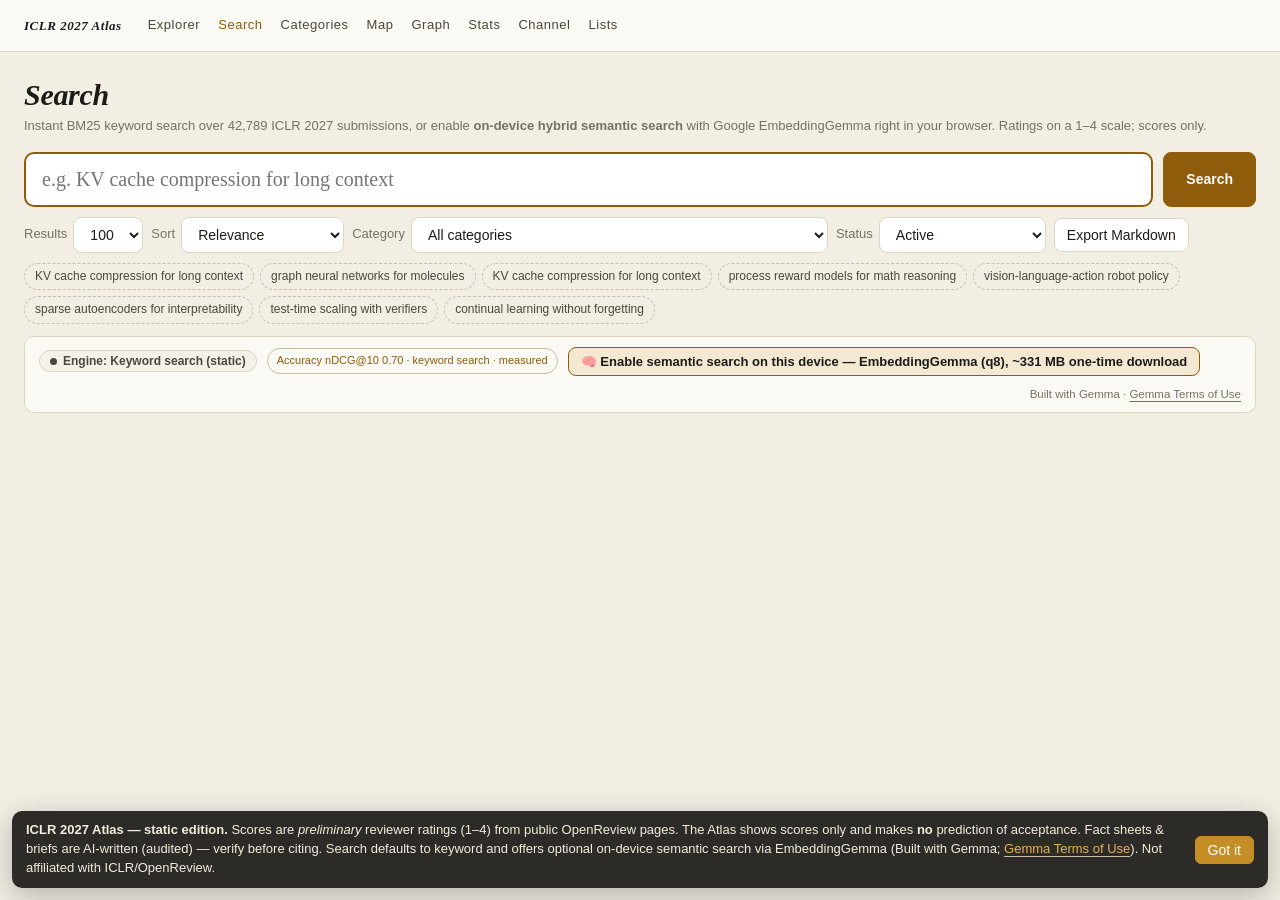
==== commit d822583c: "Remove the Agents page and nav button Co-Authored-By: Claude Opus 5.5 <noreply@anthropic.com>" ====
--- a/search.html
+++ b/search.html
@@ -102,7 +102,7 @@
 <body>
 <nav class="top">
   <a class="brand" href="index.html">ICLR 2027 Atlas</a>
-  <a href="index.html">Explorer</a><a class="on" href="search.html">Search</a><a href="categories.html">Categories</a><a href="map.html">Map</a><a href="graph.html">Graph</a><a href="stats.html">Stats</a><a href="agents.html">Agents</a><a href="channel.html">Channel</a><a href="shortlist.html">Lists</a>
+  <a href="index.html">Explorer</a><a class="on" href="search.html">Search</a><a href="categories.html">Categories</a><a href="map.html">Map</a><a href="graph.html">Graph</a><a href="stats.html">Stats</a><a href="channel.html">Channel</a><a href="shortlist.html">Lists</a>
 </nav>
 <section class="hero">
   <h1>Semantic search</h1>
